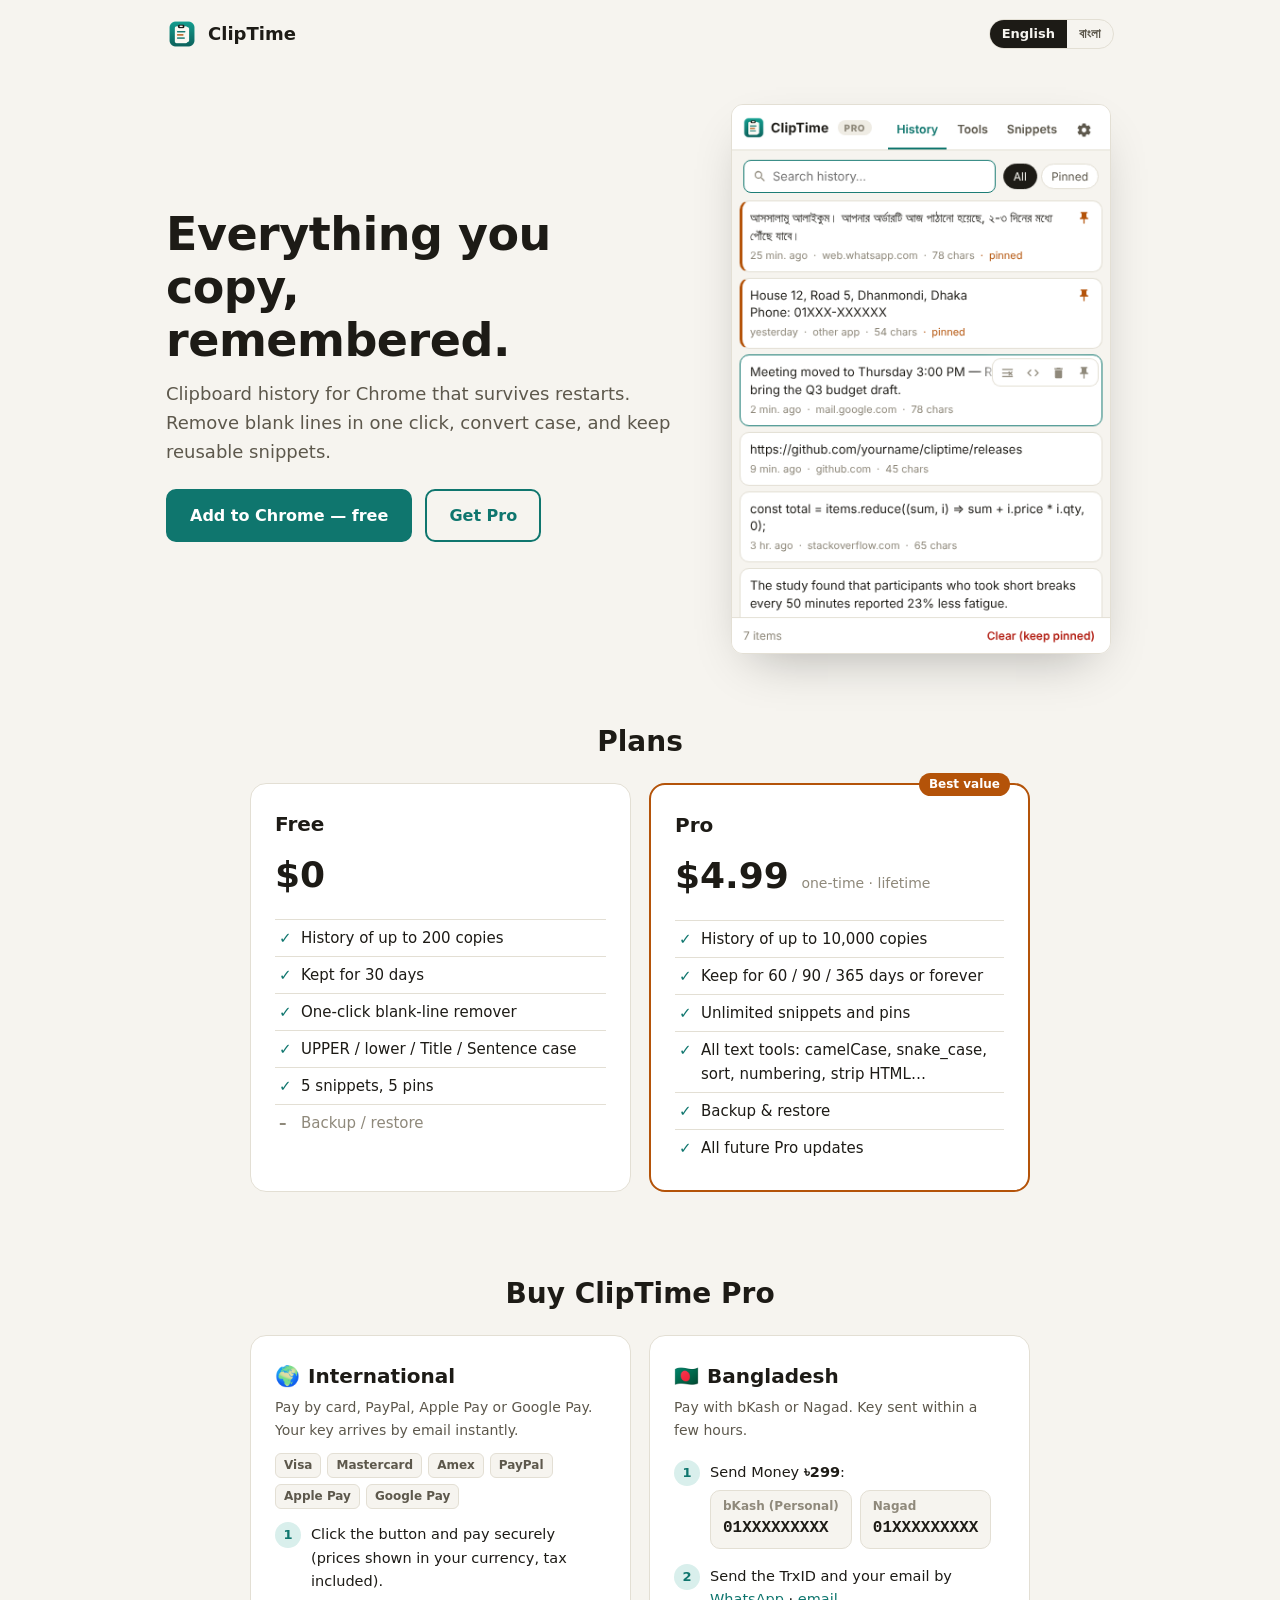
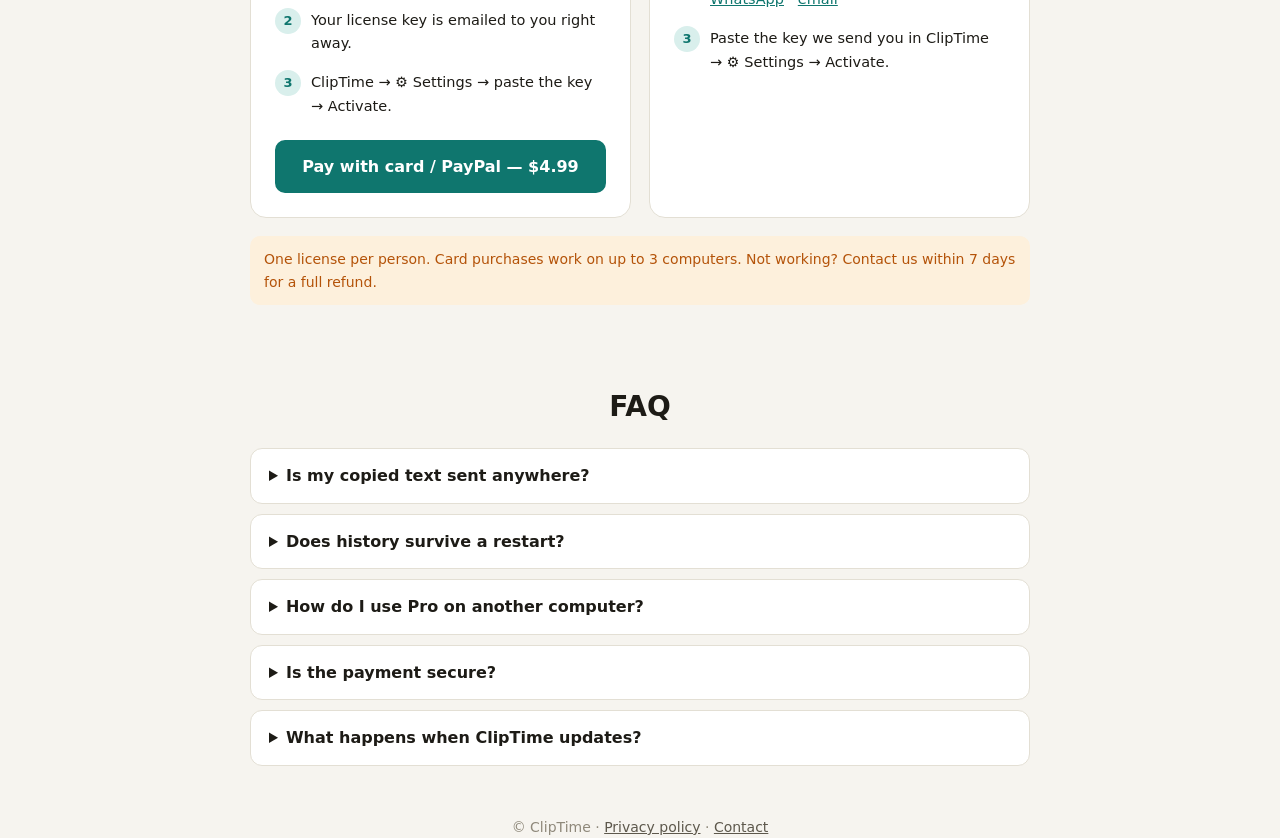
==== docs/index.html @ b54d1af6 "ClipTime v1.2.0 — clipboard history, text tools, snippets, Pro licensing Co-Authored-By: Claude Opus" ====
<!doctype html>
<html lang="en">
<head>
<meta charset="utf-8">
<meta name="viewport" content="width=device-width, initial-scale=1">
<title>ClipTime – Clipboard History & Text Tools for Chrome</title>
<meta name="description" content="Clipboard history saved for 30 days, one-click blank-line remover, case converter and reusable text snippets for Chrome.">
<link rel="icon" href="icon128.png">
<style>
  :root { --bg:#f6f4ef; --card:#fff; --ink:#1d1b16; --ink2:#5d584c; --ink3:#8f897b; --line:#e3dfd4; --accent:#0f766e; --accent2:#d9efec; --pin:#b45309; --pinbg:#fdf0dc; }
  @media (prefers-color-scheme: dark) { :root { --bg:#161512; --card:#201f1b; --ink:#eeebe3; --ink2:#b4ae9f; --ink3:#7e786b; --line:#34322c; --accent:#2dd4bf; --accent2:#123b37; --pin:#f59e0b; --pinbg:#3a2a10; } }
  * { box-sizing:border-box; }
  body { margin:0; background:var(--bg); color:var(--ink); font:16px/1.6 "Segoe UI",system-ui,-apple-system,"Noto Sans Bengali","Nirmala UI","Hind Siliguri",sans-serif; }
  a { color:var(--accent); }
  .wrap { max-width:980px; margin:0 auto; padding:0 16px; }
  header { padding:18px 0; display:flex; align-items:center; gap:10px; font-weight:800; font-size:18px; }
  header img { width:32px; height:32px; }
  .lang { margin-left:auto; display:flex; border:1px solid var(--line); border-radius:999px; overflow:hidden; }
  .lang button { border:0; background:none; padding:4px 12px; font:inherit; font-size:13px; font-weight:600; color:var(--ink2); cursor:pointer; }
  .lang button.on { background:var(--ink); color:var(--bg); }
  .hero { padding:36px 0 26px; display:grid; grid-template-columns:1.15fr .85fr; gap:40px; align-items:center; }
  .hero h1 { font-size:clamp(30px,5vw,46px); line-height:1.15; margin:0 0 14px; letter-spacing:-.5px; }
  .hero p { color:var(--ink2); font-size:18px; margin:0 0 22px; }
  .hero img { width:100%; max-width:380px; justify-self:center; border-radius:12px; border:1px solid var(--line); box-shadow:0 20px 50px -20px rgba(0,0,0,.3); }
  .btn { display:inline-block; text-decoration:none; font-weight:700; border-radius:10px; padding:12px 22px; border:2px solid var(--accent); color:var(--accent); margin:0 8px 8px 0; text-align:center; cursor:pointer; background:none; font-size:16px; font-family:inherit; }
  .btn.solid { background:var(--accent); color:#fff; }
  .btn.wide { display:block; width:100%; margin:14px 0 0; }
  h2 { font-size:28px; margin:0 0 18px; text-align:center; }
  section { padding:40px 0; }
  .plans, .pays { display:grid; grid-template-columns:1fr 1fr; gap:18px; max-width:780px; margin:0 auto; }
  .card { background:var(--card); border:1px solid var(--line); border-radius:16px; padding:24px; }
  .plan.pro { border:2px solid var(--pin); position:relative; }
  .tag { position:absolute; top:-12px; right:18px; background:var(--pin); color:#fff; font-size:12px; font-weight:700; padding:2px 10px; border-radius:999px; }
  .card h3 { margin:0; font-size:20px; }
  .price { font-size:36px; font-weight:800; margin:6px 0 2px; }
  .price small { font-size:14px; color:var(--ink3); font-weight:500; }
  .plan ul { list-style:none; padding:0; margin:16px 0 0; }
  .plan li { padding:6px 0 6px 26px; position:relative; border-top:1px solid var(--line); font-size:15px; }
  .plan li::before { content:"✓"; position:absolute; left:4px; color:var(--accent); font-weight:800; }
  .plan li.no { color:var(--ink3); } .plan li.no::before { content:"–"; color:var(--ink3); }
  .pay h3 { display:flex; align-items:center; gap:8px; }
  .pay .sub { color:var(--ink2); font-size:14px; margin:4px 0 12px; }
  .logos { display:flex; gap:6px; flex-wrap:wrap; margin-bottom:6px; }
  .logos span { font-size:12px; font-weight:700; border:1px solid var(--line); border-radius:6px; padding:2px 8px; color:var(--ink2); background:var(--bg); }
  .steps { counter-reset:s; list-style:none; padding:0; margin:0; font-size:14.5px; }
  .steps li { counter-increment:s; padding:8px 0 8px 36px; position:relative; }
  .steps li::before { content:counter(s); position:absolute; left:0; top:7px; width:26px; height:26px; border-radius:50%; background:var(--accent2); color:var(--accent); display:grid; place-items:center; font-weight:800; font-size:13px; }
  .methods { display:flex; gap:8px; flex-wrap:wrap; margin-top:6px; }
  .method { border:1px solid var(--line); border-radius:10px; padding:6px 12px; background:var(--bg); }
  .method b { display:block; font-size:12px; color:var(--ink3); font-weight:600; }
  .method span { font-family:ui-monospace,Consolas,monospace; font-size:16px; font-weight:700; }
  .note { background:var(--pinbg); color:var(--pin); border-radius:10px; padding:12px 14px; font-size:14px; max-width:780px; margin:18px auto 0; }
  .faq details { background:var(--card); border:1px solid var(--line); border-radius:12px; padding:14px 18px; margin:0 auto 10px; max-width:780px; }
  .faq summary { font-weight:700; cursor:pointer; }
  footer { padding:30px 0 50px; text-align:center; color:var(--ink3); font-size:14px; }
  footer a { color:var(--ink2); }
  @media (max-width:760px) { .hero, .plans, .pays { grid-template-columns:1fr; } }
</style>
</head>
<body>
<div class="wrap">
  <header>
    <img src="icon128.png" alt=""> ClipTime
    <div class="lang"><button data-l="en">English</button><button data-l="bn">বাংলা</button></div>
  </header>

  <div class="hero">
    <div>
      <h1 data-t="h1"></h1>
      <p data-t="lead"></p>
      <a class="btn solid" id="install" href="#" data-t="install"></a>
      <a class="btn" href="#buy" data-t="getPro"></a>
    </div>
    <img src="popup.png" alt="ClipTime">
  </div>
</div>

<section id="pricing">
  <div class="wrap">
    <h2 data-t="plans"></h2>
    <div class="plans">
      <div class="card plan">
        <h3>Free</h3>
        <div class="price" data-t="free0"></div>
        <ul>
          <li data-t="f1"></li><li data-t="f2"></li><li data-t="f3"></li><li data-t="f4"></li><li data-t="f5"></li><li class="no" data-t="f6"></li>
        </ul>
      </div>
      <div class="card plan pro">
        <span class="tag" data-t="best"></span>
        <h3>Pro</h3>
        <div class="price"><span class="js-price"></span> <small data-t="once"></small></div>
        <ul>
          <li data-t="p1"></li><li data-t="p2"></li><li data-t="p3"></li><li data-t="p4"></li><li data-t="p5"></li><li data-t="p6"></li>
        </ul>
      </div>
    </div>
  </div>
</section>

<section id="buy">
  <div class="wrap">
    <h2 data-t="howBuy"></h2>
    <div class="pays" id="pays">
      <div class="card pay" id="pay-intl">
        <h3>🌍 <span data-t="intlTitle"></span></h3>
        <p class="sub" data-t="intlSub"></p>
        <div class="logos"><span>Visa</span><span>Mastercard</span><span>Amex</span><span>PayPal</span><span>Apple Pay</span><span>Google Pay</span></div>
        <ol class="steps"><li data-t="i1"></li><li data-t="i2"></li><li data-t="i3"></li></ol>
        <a class="btn solid wide" id="checkout" href="#"><span data-t="payCard"></span> — <span class="js-usd"></span></a>
      </div>
      <div class="card pay" id="pay-bd">
        <h3>🇧🇩 <span data-t="bdTitle"></span></h3>
        <p class="sub" data-t="bdSub"></p>
        <ol class="steps">
          <li><span data-t="b1"></span> <b class="js-bdt"></b>:
            <div class="methods" id="methods"></div></li>
          <li><span data-t="b2"></span> <a id="wa" href="#" target="_blank" rel="noopener">WhatsApp</a> · <a id="mail" href="#" data-t="email"></a></li>
          <li data-t="b3"></li>
        </ol>
      </div>
    </div>
    <p class="note" data-t="refund"></p>
  </div>
</section>

<section class="faq">
  <div class="wrap">
    <h2 data-t="faq"></h2>
    <details><summary data-t="q1"></summary><p data-t="a1"></p></details>
    <details><summary data-t="q2"></summary><p data-t="a2"></p></details>
    <details><summary data-t="q3"></summary><p data-t="a3"></p></details>
    <details><summary data-t="q4"></summary><p data-t="a4"></p></details>
    <details><summary data-t="q5"></summary><p data-t="a5"></p></details>
  </div>
</section>

<footer class="wrap">© ClipTime · <a id="privacy" href="#" data-t="privacy"></a> · <a id="support" href="#" data-t="contact"></a></footer>

<script>
  // ===================== EDIT THIS / এখানে নিজের তথ্য বসান =====================
  const SHOP = {
    priceUSD: '$4.99',
    priceBDT: '৳299',
    chromeStoreUrl: 'https://chromewebstore.google.com/',     // your extension's Web Store link
    lemonCheckoutUrl: '',  // Lemon Squeezy → Products → ClipTime Pro → Share → checkout link
    methods: [ { name: 'bKash (Personal)', number: '01XXXXXXXXX' }, { name: 'Nagad', number: '01XXXXXXXXX' } ],
    whatsapp: '8801XXXXXXXXX',   // country code, no +
    email: 'you@example.com',
    privacyUrl: 'https://github.com/niruvai/cliptime/blob/main/PRIVACY.md',
    devices: 3,                  // same as the activation limit you set in Lemon Squeezy
  };
  // ==============================================================================

  const T = {
    en: {
      h1: 'Everything you copy,<br>remembered.', lead: 'Clipboard history for Chrome that survives restarts. Remove blank lines in one click, convert case, and keep reusable snippets.',
      install: 'Add to Chrome — free', getPro: 'Get Pro', plans: 'Plans', free0: '$0', best: 'Best value', once: 'one-time · lifetime',
      f1: 'History of up to 200 copies', f2: 'Kept for 30 days', f3: 'One-click blank-line remover', f4: 'UPPER / lower / Title / Sentence case', f5: '5 snippets, 5 pins', f6: 'Backup / restore',
      p1: 'History of up to 10,000 copies', p2: 'Keep for 60 / 90 / 365 days or forever', p3: 'Unlimited snippets and pins', p4: 'All text tools: camelCase, snake_case, sort, numbering, strip HTML…', p5: 'Backup & restore', p6: 'All future Pro updates',
      howBuy: 'Buy ClipTime Pro', intlTitle: 'International', intlSub: 'Pay by card, PayPal, Apple Pay or Google Pay. Your key arrives by email instantly.',
      i1: 'Click the button and pay securely (prices shown in your currency, tax included).', i2: 'Your license key is emailed to you right away.', i3: 'ClipTime → ⚙ Settings → paste the key → Activate.',
      payCard: 'Pay with card / PayPal', bdTitle: 'Bangladesh', bdSub: 'Pay with bKash or Nagad. Key sent within a few hours.',
      b1: 'Send Money', b2: 'Send the TrxID and your email by', b3: 'Paste the key we send you in ClipTime → ⚙ Settings → Activate.', email: 'email',
      refund: 'One license per person. Card purchases work on up to {n} computers. Not working? Contact us within 7 days for a full refund.',
      faq: 'FAQ',
      q1: 'Is my copied text sent anywhere?', a1: 'No. Everything stays in Chrome on your computer. ClipTime never uploads your history.',
      q2: 'Does history survive a restart?', a2: 'Yes — it stays after you shut down Windows or Mac, and is cleaned up automatically after 30 days (or as long as you choose with Pro).',
      q3: 'How do I use Pro on another computer?', a3: 'Paste the same key there. To move a key from an old computer, remove it in ⚙ Settings first. Move your history with Export / Import.',
      q4: 'Is the payment secure?', a4: 'Card payments are processed by Lemon Squeezy, our reseller and merchant of record. We never see your card details.',
      q5: 'What happens when ClipTime updates?', a5: 'Chrome installs updates automatically. Your history, snippets and license are kept.',
      privacy: 'Privacy policy', contact: 'Contact',
    },
    bn: {
      h1: 'যা কপি করেন,<br>সব মনে রাখে।', lead: 'Chrome-এর জন্য ক্লিপবোর্ড হিস্ট্রি — কম্পিউটার বন্ধ করলেও থাকে। এক ক্লিকে ফাঁকা লাইন সরান, কেস বদলান, আর বারবার লেখা জিনিস স্নিপেটে রাখুন।',
      install: 'Chrome-এ ফ্রি যোগ করুন', getPro: 'Pro কিনুন', plans: 'প্ল্যান', free0: '৳০', best: 'সেরা', once: 'একবারই · আজীবন',
      f1: '২০০টি কপি পর্যন্ত হিস্ট্রি', f2: '৩০ দিন সংরক্ষণ', f3: 'এক ক্লিকে ফাঁকা লাইন সরানো', f4: 'UPPER / lower / Title / Sentence case', f5: '৫টি স্নিপেট, ৫টি পিন', f6: 'ব্যাকআপ / রিস্টোর',
      p1: '১০,০০০ কপি পর্যন্ত হিস্ট্রি', p2: '৬০ / ৯০ / ৩৬৫ দিন বা সবসময় সংরক্ষণ', p3: 'আনলিমিটেড স্নিপেট ও পিন', p4: 'সব টেক্সট টুল: camelCase, snake_case, সাজানো, নম্বর, বাংলা সংখ্যা…', p5: 'ব্যাকআপ ও রিস্টোর', p6: 'ভবিষ্যতের সব Pro আপডেট',
      howBuy: 'ClipTime Pro কিনুন', intlTitle: 'বিদেশ থেকে', intlSub: 'কার্ড, PayPal, Apple Pay বা Google Pay দিয়ে। কী সাথে সাথে ইমেইলে চলে যায়।',
      i1: 'বাটনে চাপ দিয়ে নিরাপদে পেমেন্ট করুন।', i2: 'লাইসেন্স কী সাথে সাথে ইমেইলে আসবে।', i3: 'ClipTime → ⚙ সেটিংস → কী পেস্ট → চালু করুন।',
      payCard: 'কার্ড / PayPal দিয়ে কিনুন', bdTitle: 'বাংলাদেশ থেকে', bdSub: 'bKash বা Nagad দিয়ে। কয়েক ঘণ্টার মধ্যে কী পাঠানো হয়।',
      b1: 'Send Money করুন', b2: 'TrxID আর আপনার ইমেইল পাঠান —', b3: 'আমাদের পাঠানো কী ClipTime → ⚙ সেটিংস-এ পেস্ট করে চালু করুন।', email: 'ইমেইল',
      refund: 'একটি লাইসেন্স একজনের জন্য। কার্ডে কেনা লাইসেন্স {n}টি কম্পিউটারে চলে। কাজ না করলে ৭ দিনের মধ্যে জানালে পুরো টাকা ফেরত।',
      faq: 'প্রশ্ন ও উত্তর',
      q1: 'আমার কপি করা লেখা কি কোথাও যায়?', a1: 'না। সব ডেটা আপনার কম্পিউটারের Chrome-এই থাকে।',
      q2: 'কম্পিউটার বন্ধ করলে হিস্ট্রি থাকবে?', a2: 'হ্যাঁ। Windows বা Mac বন্ধ করে চালু করলেও থাকে; ৩০ দিন পর নিজে থেকে মুছে যায় (Pro-তে যতদিন চান)।',
      q3: 'অন্য কম্পিউটারে Pro কীভাবে চালাব?', a3: 'একই কী সেখানে পেস্ট করুন। পুরনো কম্পিউটার থেকে সরাতে চাইলে আগে সেখানে ⚙ সেটিংস থেকে কী সরান। হিস্ট্রি নিতে Export / Import করুন।',
      q4: 'পেমেন্ট কি নিরাপদ?', a4: 'কার্ড পেমেন্ট Lemon Squeezy প্রসেস করে। আপনার কার্ডের তথ্য আমরা কখনো দেখি না।',
      q5: 'আপডেট হলে কী হবে?', a5: 'Chrome নিজে থেকেই আপডেট নেয়। হিস্ট্রি, স্নিপেট ও লাইসেন্স থেকে যায়।',
      privacy: 'প্রাইভেসি পলিসি', contact: 'যোগাযোগ',
    },
  };

  const $ = (s) => document.querySelector(s);
  function setLang(l) {
    const d = T[l];
    document.documentElement.lang = l;
    document.querySelectorAll('[data-t]').forEach((el) => { el.innerHTML = (d[el.dataset.t] || '').replace('{n}', SHOP.devices); });
    document.querySelectorAll('.lang button').forEach((b) => b.classList.toggle('on', b.dataset.l === l));
    document.querySelectorAll('.js-price').forEach((e) => (e.textContent = l === 'bn' ? SHOP.priceBDT + ' / ' + SHOP.priceUSD : SHOP.priceUSD));
    // Show the most relevant way to pay first
    const pays = $('#pays');
    if (l === 'bn') pays.prepend($('#pay-bd')); else pays.prepend($('#pay-intl'));
    try { localStorage.setItem('lang', l); } catch {}
  }
  document.querySelectorAll('.lang button').forEach((b) => (b.onclick = () => setLang(b.dataset.l)));

  document.querySelectorAll('.js-usd').forEach((e) => (e.textContent = SHOP.priceUSD));
  document.querySelectorAll('.js-bdt').forEach((e) => (e.textContent = SHOP.priceBDT));
  $('#install').href = SHOP.chromeStoreUrl;
  $('#privacy').href = SHOP.privacyUrl;
  $('#support').href = 'mailto:' + SHOP.email;
  if (SHOP.lemonCheckoutUrl) $('#checkout').href = SHOP.lemonCheckoutUrl;
  else $('#checkout').onclick = (e) => { e.preventDefault(); alert('Checkout link not set yet (SHOP.lemonCheckoutUrl).'); };
  for (const x of SHOP.methods) {
    const d = document.createElement('div'); d.className = 'method';
    d.innerHTML = '<b></b><span></span>';
    d.querySelector('b').textContent = x.name; d.querySelector('span').textContent = x.number;
    $('#methods').appendChild(d);
  }
  const msg = 'ClipTime Pro\nTrxID: \nEmail: ';
  $('#wa').href = 'https://wa.me/' + SHOP.whatsapp + '?text=' + encodeURIComponent(msg);
  $('#mail').href = 'mailto:' + SHOP.email + '?subject=' + encodeURIComponent('ClipTime Pro') + '&body=' + encodeURIComponent(msg);

  const q = new URLSearchParams(location.search).get('lang');
  let saved = null; try { saved = localStorage.getItem('lang'); } catch {}
  const auto = (navigator.language || '').startsWith('bn') || Intl.DateTimeFormat().resolvedOptions().timeZone === 'Asia/Dhaka' ? 'bn' : 'en';
  setLang(T[q] ? q : saved || auto);
</script>
</body>
</html>
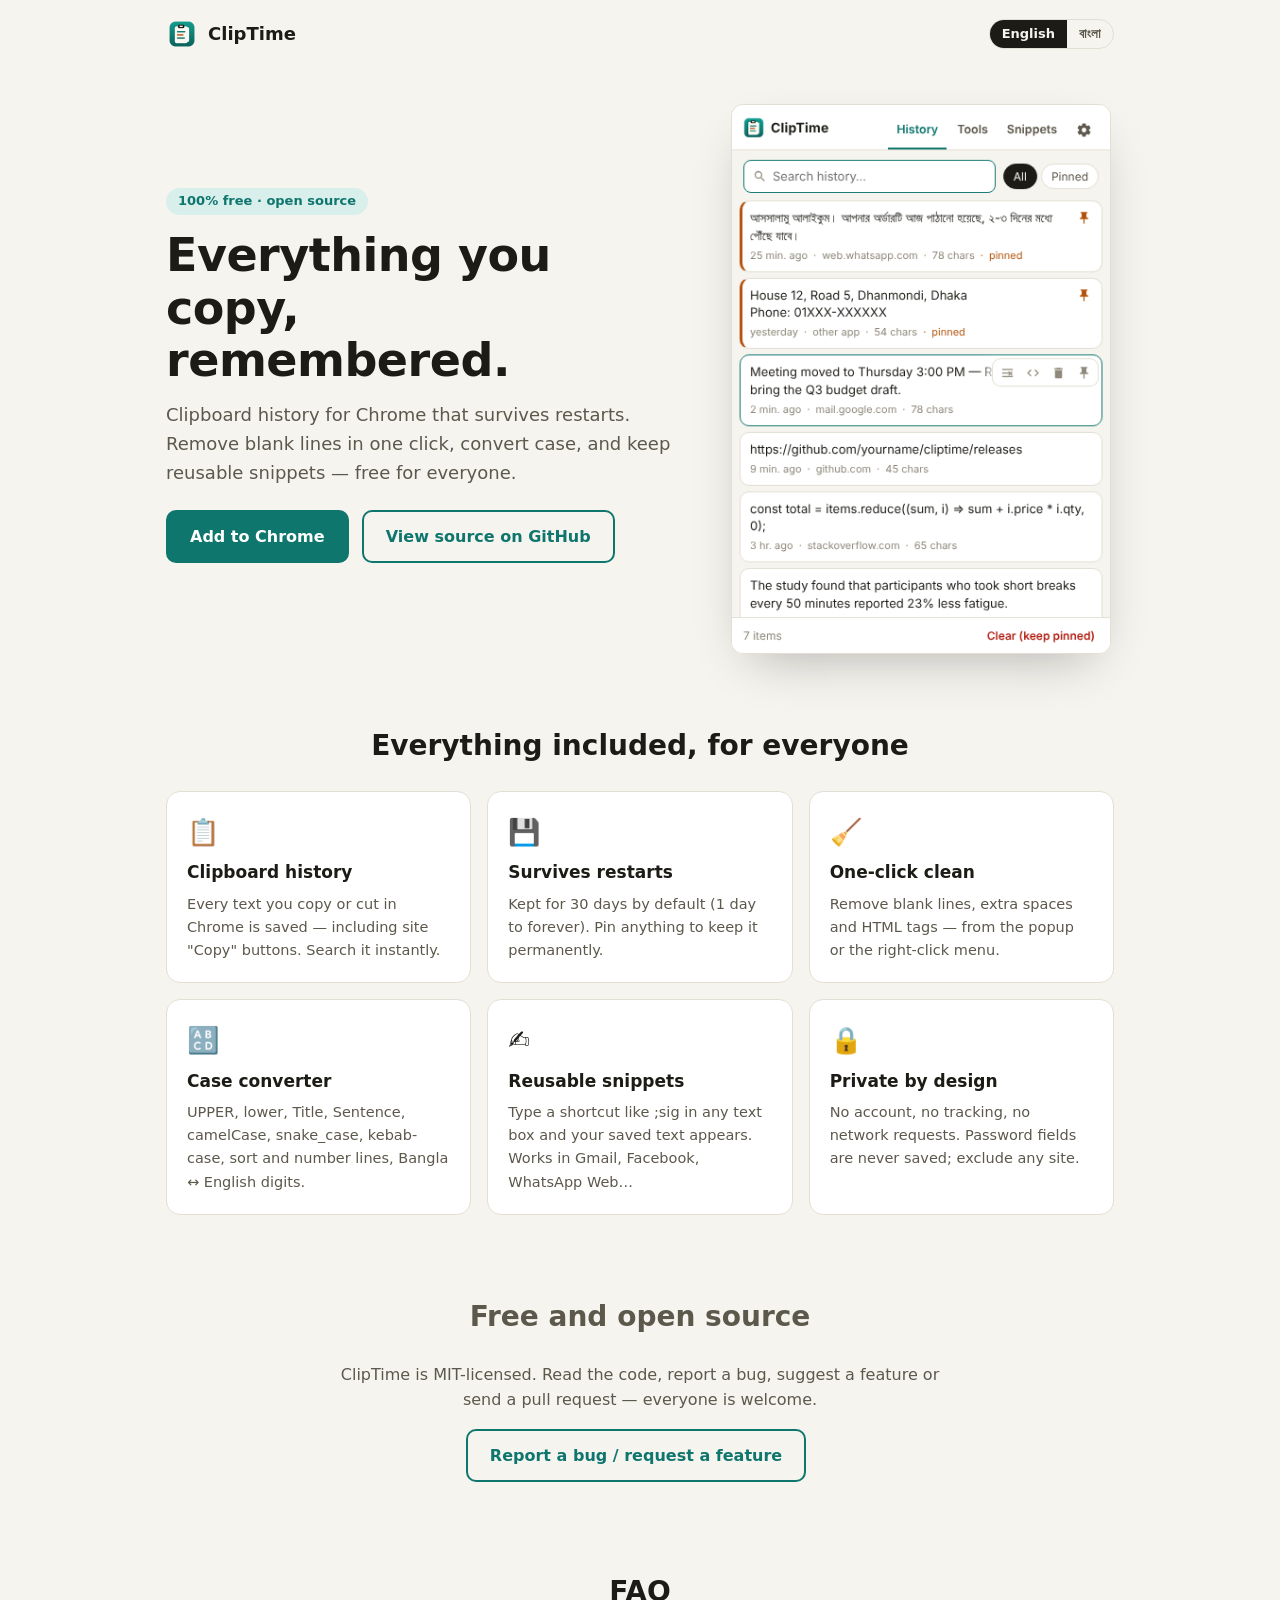
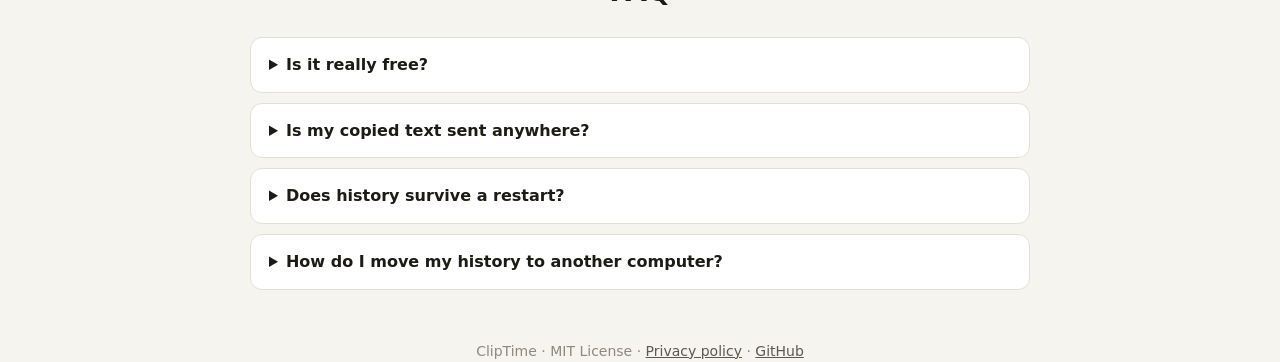
==== commit 98dc94ef: "v1.3.0: make ClipTime completely free and open source - Remove Pro plan, license keys, Lemon Squeezy" ====
--- a/docs/index.html
+++ b/docs/index.html
@@ -3,12 +3,12 @@
 <head>
 <meta charset="utf-8">
 <meta name="viewport" content="width=device-width, initial-scale=1">
-<title>ClipTime – Clipboard History & Text Tools for Chrome</title>
-<meta name="description" content="Clipboard history saved for 30 days, one-click blank-line remover, case converter and reusable text snippets for Chrome.">
+<title>ClipTime – Free Clipboard History & Text Tools for Chrome</title>
+<meta name="description" content="Free and open-source Chrome extension: clipboard history saved for 30 days, one-click blank-line remover, case converter and reusable text snippets.">
 <link rel="icon" href="icon128.png">
 <style>
-  :root { --bg:#f6f4ef; --card:#fff; --ink:#1d1b16; --ink2:#5d584c; --ink3:#8f897b; --line:#e3dfd4; --accent:#0f766e; --accent2:#d9efec; --pin:#b45309; --pinbg:#fdf0dc; }
-  @media (prefers-color-scheme: dark) { :root { --bg:#161512; --card:#201f1b; --ink:#eeebe3; --ink2:#b4ae9f; --ink3:#7e786b; --line:#34322c; --accent:#2dd4bf; --accent2:#123b37; --pin:#f59e0b; --pinbg:#3a2a10; } }
+  :root { --bg:#f6f4ef; --card:#fff; --ink:#1d1b16; --ink2:#5d584c; --ink3:#8f897b; --line:#e3dfd4; --accent:#0f766e; --accent2:#d9efec; }
+  @media (prefers-color-scheme: dark) { :root { --bg:#161512; --card:#201f1b; --ink:#eeebe3; --ink2:#b4ae9f; --ink3:#7e786b; --line:#34322c; --accent:#2dd4bf; --accent2:#123b37; } }
   * { box-sizing:border-box; }
   body { margin:0; background:var(--bg); color:var(--ink); font:16px/1.6 "Segoe UI",system-ui,-apple-system,"Noto Sans Bengali","Nirmala UI","Hind Siliguri",sans-serif; }
   a { color:var(--accent); }
@@ -18,43 +18,26 @@
   .lang { margin-left:auto; display:flex; border:1px solid var(--line); border-radius:999px; overflow:hidden; }
   .lang button { border:0; background:none; padding:4px 12px; font:inherit; font-size:13px; font-weight:600; color:var(--ink2); cursor:pointer; }
   .lang button.on { background:var(--ink); color:var(--bg); }
-  .hero { padding:36px 0 26px; display:grid; grid-template-columns:1.15fr .85fr; gap:40px; align-items:center; }
+  .hero { padding:36px 0 30px; display:grid; grid-template-columns:1.15fr .85fr; gap:40px; align-items:center; }
+  .badge { display:inline-block; background:var(--accent2); color:var(--accent); font-weight:700; font-size:13px; padding:3px 12px; border-radius:999px; margin-bottom:14px; }
   .hero h1 { font-size:clamp(30px,5vw,46px); line-height:1.15; margin:0 0 14px; letter-spacing:-.5px; }
   .hero p { color:var(--ink2); font-size:18px; margin:0 0 22px; }
   .hero img { width:100%; max-width:380px; justify-self:center; border-radius:12px; border:1px solid var(--line); box-shadow:0 20px 50px -20px rgba(0,0,0,.3); }
-  .btn { display:inline-block; text-decoration:none; font-weight:700; border-radius:10px; padding:12px 22px; border:2px solid var(--accent); color:var(--accent); margin:0 8px 8px 0; text-align:center; cursor:pointer; background:none; font-size:16px; font-family:inherit; }
+  .btn { display:inline-block; text-decoration:none; font-weight:700; border-radius:10px; padding:12px 22px; border:2px solid var(--accent); color:var(--accent); margin:0 8px 8px 0; }
   .btn.solid { background:var(--accent); color:#fff; }
-  .btn.wide { display:block; width:100%; margin:14px 0 0; }
-  h2 { font-size:28px; margin:0 0 18px; text-align:center; }
+  h2 { font-size:28px; margin:0 0 22px; text-align:center; }
   section { padding:40px 0; }
-  .plans, .pays { display:grid; grid-template-columns:1fr 1fr; gap:18px; max-width:780px; margin:0 auto; }
-  .card { background:var(--card); border:1px solid var(--line); border-radius:16px; padding:24px; }
-  .plan.pro { border:2px solid var(--pin); position:relative; }
-  .tag { position:absolute; top:-12px; right:18px; background:var(--pin); color:#fff; font-size:12px; font-weight:700; padding:2px 10px; border-radius:999px; }
-  .card h3 { margin:0; font-size:20px; }
-  .price { font-size:36px; font-weight:800; margin:6px 0 2px; }
-  .price small { font-size:14px; color:var(--ink3); font-weight:500; }
-  .plan ul { list-style:none; padding:0; margin:16px 0 0; }
-  .plan li { padding:6px 0 6px 26px; position:relative; border-top:1px solid var(--line); font-size:15px; }
-  .plan li::before { content:"✓"; position:absolute; left:4px; color:var(--accent); font-weight:800; }
-  .plan li.no { color:var(--ink3); } .plan li.no::before { content:"–"; color:var(--ink3); }
-  .pay h3 { display:flex; align-items:center; gap:8px; }
-  .pay .sub { color:var(--ink2); font-size:14px; margin:4px 0 12px; }
-  .logos { display:flex; gap:6px; flex-wrap:wrap; margin-bottom:6px; }
-  .logos span { font-size:12px; font-weight:700; border:1px solid var(--line); border-radius:6px; padding:2px 8px; color:var(--ink2); background:var(--bg); }
-  .steps { counter-reset:s; list-style:none; padding:0; margin:0; font-size:14.5px; }
-  .steps li { counter-increment:s; padding:8px 0 8px 36px; position:relative; }
-  .steps li::before { content:counter(s); position:absolute; left:0; top:7px; width:26px; height:26px; border-radius:50%; background:var(--accent2); color:var(--accent); display:grid; place-items:center; font-weight:800; font-size:13px; }
-  .methods { display:flex; gap:8px; flex-wrap:wrap; margin-top:6px; }
-  .method { border:1px solid var(--line); border-radius:10px; padding:6px 12px; background:var(--bg); }
-  .method b { display:block; font-size:12px; color:var(--ink3); font-weight:600; }
-  .method span { font-family:ui-monospace,Consolas,monospace; font-size:16px; font-weight:700; }
-  .note { background:var(--pinbg); color:var(--pin); border-radius:10px; padding:12px 14px; font-size:14px; max-width:780px; margin:18px auto 0; }
+  .grid { display:grid; grid-template-columns:repeat(3,1fr); gap:16px; }
+  .card { background:var(--card); border:1px solid var(--line); border-radius:14px; padding:20px; }
+  .card .ic { font-size:26px; }
+  .card h3 { margin:6px 0 6px; font-size:17px; }
+  .card p { margin:0; color:var(--ink2); font-size:14.5px; }
   .faq details { background:var(--card); border:1px solid var(--line); border-radius:12px; padding:14px 18px; margin:0 auto 10px; max-width:780px; }
   .faq summary { font-weight:700; cursor:pointer; }
+  .oss { text-align:center; max-width:640px; margin:0 auto; color:var(--ink2); }
   footer { padding:30px 0 50px; text-align:center; color:var(--ink3); font-size:14px; }
   footer a { color:var(--ink2); }
-  @media (max-width:760px) { .hero, .plans, .pays { grid-template-columns:1fr; } }
+  @media (max-width:760px) { .hero, .grid { grid-template-columns:1fr; } }
 </style>
 </head>
 <body>
@@ -66,61 +49,35 @@
 
   <div class="hero">
     <div>
+      <span class="badge" data-t="badge"></span>
       <h1 data-t="h1"></h1>
       <p data-t="lead"></p>
       <a class="btn solid" id="install" href="#" data-t="install"></a>
-      <a class="btn" href="#buy" data-t="getPro"></a>
+      <a class="btn" href="https://github.com/niruvai/cliptime" data-t="source"></a>
     </div>
     <img src="popup.png" alt="ClipTime">
   </div>
 </div>
 
-<section id="pricing">
+<section>
   <div class="wrap">
-    <h2 data-t="plans"></h2>
-    <div class="plans">
-      <div class="card plan">
-        <h3>Free</h3>
-        <div class="price" data-t="free0"></div>
-        <ul>
-          <li data-t="f1"></li><li data-t="f2"></li><li data-t="f3"></li><li data-t="f4"></li><li data-t="f5"></li><li class="no" data-t="f6"></li>
-        </ul>
-      </div>
-      <div class="card plan pro">
-        <span class="tag" data-t="best"></span>
-        <h3>Pro</h3>
-        <div class="price"><span class="js-price"></span> <small data-t="once"></small></div>
-        <ul>
-          <li data-t="p1"></li><li data-t="p2"></li><li data-t="p3"></li><li data-t="p4"></li><li data-t="p5"></li><li data-t="p6"></li>
-        </ul>
-      </div>
+    <h2 data-t="featTitle"></h2>
+    <div class="grid">
+      <div class="card"><div class="ic">📋</div><h3 data-t="f1h"></h3><p data-t="f1"></p></div>
+      <div class="card"><div class="ic">💾</div><h3 data-t="f2h"></h3><p data-t="f2"></p></div>
+      <div class="card"><div class="ic">🧹</div><h3 data-t="f3h"></h3><p data-t="f3"></p></div>
+      <div class="card"><div class="ic">🔠</div><h3 data-t="f4h"></h3><p data-t="f4"></p></div>
+      <div class="card"><div class="ic">✍️</div><h3 data-t="f5h"></h3><p data-t="f5"></p></div>
+      <div class="card"><div class="ic">🔒</div><h3 data-t="f6h"></h3><p data-t="f6"></p></div>
     </div>
   </div>
 </section>
 
-<section id="buy">
-  <div class="wrap">
-    <h2 data-t="howBuy"></h2>
-    <div class="pays" id="pays">
-      <div class="card pay" id="pay-intl">
-        <h3>🌍 <span data-t="intlTitle"></span></h3>
-        <p class="sub" data-t="intlSub"></p>
-        <div class="logos"><span>Visa</span><span>Mastercard</span><span>Amex</span><span>PayPal</span><span>Apple Pay</span><span>Google Pay</span></div>
-        <ol class="steps"><li data-t="i1"></li><li data-t="i2"></li><li data-t="i3"></li></ol>
-        <a class="btn solid wide" id="checkout" href="#"><span data-t="payCard"></span> — <span class="js-usd"></span></a>
-      </div>
-      <div class="card pay" id="pay-bd">
-        <h3>🇧🇩 <span data-t="bdTitle"></span></h3>
-        <p class="sub" data-t="bdSub"></p>
-        <ol class="steps">
-          <li><span data-t="b1"></span> <b class="js-bdt"></b>:
-            <div class="methods" id="methods"></div></li>
-          <li><span data-t="b2"></span> <a id="wa" href="#" target="_blank" rel="noopener">WhatsApp</a> · <a id="mail" href="#" data-t="email"></a></li>
-          <li data-t="b3"></li>
-        </ol>
-      </div>
-    </div>
-    <p class="note" data-t="refund"></p>
+<section>
+  <div class="wrap oss">
+    <h2 data-t="ossTitle"></h2>
+    <p data-t="oss"></p>
+    <a class="btn" href="https://github.com/niruvai/cliptime/issues" data-t="issue"></a>
   </div>
 </section>
 
@@ -131,97 +88,61 @@
     <details><summary data-t="q2"></summary><p data-t="a2"></p></details>
     <details><summary data-t="q3"></summary><p data-t="a3"></p></details>
     <details><summary data-t="q4"></summary><p data-t="a4"></p></details>
-    <details><summary data-t="q5"></summary><p data-t="a5"></p></details>
   </div>
 </section>
 
-<footer class="wrap">© ClipTime · <a id="privacy" href="#" data-t="privacy"></a> · <a id="support" href="#" data-t="contact"></a></footer>
+<footer class="wrap">ClipTime · MIT License · <a href="https://github.com/niruvai/cliptime/blob/main/PRIVACY.md" data-t="privacy"></a> · <a href="https://github.com/niruvai/cliptime">GitHub</a></footer>
 
 <script>
-  // ===================== EDIT THIS / এখানে নিজের তথ্য বসান =====================
-  const SHOP = {
-    priceUSD: '$4.99',
-    priceBDT: '৳299',
-    chromeStoreUrl: 'https://chromewebstore.google.com/',     // your extension's Web Store link
-    lemonCheckoutUrl: '',  // Lemon Squeezy → Products → ClipTime Pro → Share → checkout link
-    methods: [ { name: 'bKash (Personal)', number: '01XXXXXXXXX' }, { name: 'Nagad', number: '01XXXXXXXXX' } ],
-    whatsapp: '8801XXXXXXXXX',   // country code, no +
-    email: 'you@example.com',
-    privacyUrl: 'https://github.com/niruvai/cliptime/blob/main/PRIVACY.md',
-    devices: 3,                  // same as the activation limit you set in Lemon Squeezy
-  };
-  // ==============================================================================
+  // Put your Chrome Web Store link here once the extension is published
+  const CHROME_STORE_URL = 'https://github.com/niruvai/cliptime/releases/latest';
 
   const T = {
     en: {
-      h1: 'Everything you copy,<br>remembered.', lead: 'Clipboard history for Chrome that survives restarts. Remove blank lines in one click, convert case, and keep reusable snippets.',
-      install: 'Add to Chrome — free', getPro: 'Get Pro', plans: 'Plans', free0: '$0', best: 'Best value', once: 'one-time · lifetime',
-      f1: 'History of up to 200 copies', f2: 'Kept for 30 days', f3: 'One-click blank-line remover', f4: 'UPPER / lower / Title / Sentence case', f5: '5 snippets, 5 pins', f6: 'Backup / restore',
-      p1: 'History of up to 10,000 copies', p2: 'Keep for 60 / 90 / 365 days or forever', p3: 'Unlimited snippets and pins', p4: 'All text tools: camelCase, snake_case, sort, numbering, strip HTML…', p5: 'Backup & restore', p6: 'All future Pro updates',
-      howBuy: 'Buy ClipTime Pro', intlTitle: 'International', intlSub: 'Pay by card, PayPal, Apple Pay or Google Pay. Your key arrives by email instantly.',
-      i1: 'Click the button and pay securely (prices shown in your currency, tax included).', i2: 'Your license key is emailed to you right away.', i3: 'ClipTime → ⚙ Settings → paste the key → Activate.',
-      payCard: 'Pay with card / PayPal', bdTitle: 'Bangladesh', bdSub: 'Pay with bKash or Nagad. Key sent within a few hours.',
-      b1: 'Send Money', b2: 'Send the TrxID and your email by', b3: 'Paste the key we send you in ClipTime → ⚙ Settings → Activate.', email: 'email',
-      refund: 'One license per person. Card purchases work on up to {n} computers. Not working? Contact us within 7 days for a full refund.',
-      faq: 'FAQ',
-      q1: 'Is my copied text sent anywhere?', a1: 'No. Everything stays in Chrome on your computer. ClipTime never uploads your history.',
-      q2: 'Does history survive a restart?', a2: 'Yes — it stays after you shut down Windows or Mac, and is cleaned up automatically after 30 days (or as long as you choose with Pro).',
-      q3: 'How do I use Pro on another computer?', a3: 'Paste the same key there. To move a key from an old computer, remove it in ⚙ Settings first. Move your history with Export / Import.',
-      q4: 'Is the payment secure?', a4: 'Card payments are processed by Lemon Squeezy, our reseller and merchant of record. We never see your card details.',
-      q5: 'What happens when ClipTime updates?', a5: 'Chrome installs updates automatically. Your history, snippets and license are kept.',
-      privacy: 'Privacy policy', contact: 'Contact',
+      badge: '100% free · open source', h1: 'Everything you copy,<br>remembered.',
+      lead: 'Clipboard history for Chrome that survives restarts. Remove blank lines in one click, convert case, and keep reusable snippets — free for everyone.',
+      install: 'Add to Chrome', source: 'View source on GitHub', featTitle: 'Everything included, for everyone',
+      f1h: 'Clipboard history', f1: 'Every text you copy or cut in Chrome is saved — including site "Copy" buttons. Search it instantly.',
+      f2h: 'Survives restarts', f2: 'Kept for 30 days by default (1 day to forever). Pin anything to keep it permanently.',
+      f3h: 'One-click clean', f3: 'Remove blank lines, extra spaces and HTML tags — from the popup or the right-click menu.',
+      f4h: 'Case converter', f4: 'UPPER, lower, Title, Sentence, camelCase, snake_case, kebab-case, sort and number lines, Bangla ↔ English digits.',
+      f5h: 'Reusable snippets', f5: 'Type a shortcut like ;sig in any text box and your saved text appears. Works in Gmail, Facebook, WhatsApp Web…',
+      f6h: 'Private by design', f6: 'No account, no tracking, no network requests. Password fields are never saved; exclude any site.',
+      ossTitle: 'Free and open source', oss: 'ClipTime is MIT-licensed. Read the code, report a bug, suggest a feature or send a pull request — everyone is welcome.',
+      issue: 'Report a bug / request a feature', faq: 'FAQ',
+      q1: 'Is it really free?', a1: 'Yes. Every feature is free for everyone, forever. There is no paid plan, no ads and no account.',
+      q2: 'Is my copied text sent anywhere?', a2: 'No. Everything stays in Chrome on your computer. ClipTime makes no network requests at all.',
+      q3: 'Does history survive a restart?', a3: 'Yes — it stays after you shut down Windows or Mac, and is cleaned up automatically after the period you choose.',
+      q4: 'How do I move my history to another computer?', a4: 'Settings → Export saves a backup file; Import it on the other computer.',
+      privacy: 'Privacy policy',
     },
     bn: {
-      h1: 'যা কপি করেন,<br>সব মনে রাখে।', lead: 'Chrome-এর জন্য ক্লিপবোর্ড হিস্ট্রি — কম্পিউটার বন্ধ করলেও থাকে। এক ক্লিকে ফাঁকা লাইন সরান, কেস বদলান, আর বারবার লেখা জিনিস স্নিপেটে রাখুন।',
-      install: 'Chrome-এ ফ্রি যোগ করুন', getPro: 'Pro কিনুন', plans: 'প্ল্যান', free0: '৳০', best: 'সেরা', once: 'একবারই · আজীবন',
-      f1: '২০০টি কপি পর্যন্ত হিস্ট্রি', f2: '৩০ দিন সংরক্ষণ', f3: 'এক ক্লিকে ফাঁকা লাইন সরানো', f4: 'UPPER / lower / Title / Sentence case', f5: '৫টি স্নিপেট, ৫টি পিন', f6: 'ব্যাকআপ / রিস্টোর',
-      p1: '১০,০০০ কপি পর্যন্ত হিস্ট্রি', p2: '৬০ / ৯০ / ৩৬৫ দিন বা সবসময় সংরক্ষণ', p3: 'আনলিমিটেড স্নিপেট ও পিন', p4: 'সব টেক্সট টুল: camelCase, snake_case, সাজানো, নম্বর, বাংলা সংখ্যা…', p5: 'ব্যাকআপ ও রিস্টোর', p6: 'ভবিষ্যতের সব Pro আপডেট',
-      howBuy: 'ClipTime Pro কিনুন', intlTitle: 'বিদেশ থেকে', intlSub: 'কার্ড, PayPal, Apple Pay বা Google Pay দিয়ে। কী সাথে সাথে ইমেইলে চলে যায়।',
-      i1: 'বাটনে চাপ দিয়ে নিরাপদে পেমেন্ট করুন।', i2: 'লাইসেন্স কী সাথে সাথে ইমেইলে আসবে।', i3: 'ClipTime → ⚙ সেটিংস → কী পেস্ট → চালু করুন।',
-      payCard: 'কার্ড / PayPal দিয়ে কিনুন', bdTitle: 'বাংলাদেশ থেকে', bdSub: 'bKash বা Nagad দিয়ে। কয়েক ঘণ্টার মধ্যে কী পাঠানো হয়।',
-      b1: 'Send Money করুন', b2: 'TrxID আর আপনার ইমেইল পাঠান —', b3: 'আমাদের পাঠানো কী ClipTime → ⚙ সেটিংস-এ পেস্ট করে চালু করুন।', email: 'ইমেইল',
-      refund: 'একটি লাইসেন্স একজনের জন্য। কার্ডে কেনা লাইসেন্স {n}টি কম্পিউটারে চলে। কাজ না করলে ৭ দিনের মধ্যে জানালে পুরো টাকা ফেরত।',
-      faq: 'প্রশ্ন ও উত্তর',
-      q1: 'আমার কপি করা লেখা কি কোথাও যায়?', a1: 'না। সব ডেটা আপনার কম্পিউটারের Chrome-এই থাকে।',
-      q2: 'কম্পিউটার বন্ধ করলে হিস্ট্রি থাকবে?', a2: 'হ্যাঁ। Windows বা Mac বন্ধ করে চালু করলেও থাকে; ৩০ দিন পর নিজে থেকে মুছে যায় (Pro-তে যতদিন চান)।',
-      q3: 'অন্য কম্পিউটারে Pro কীভাবে চালাব?', a3: 'একই কী সেখানে পেস্ট করুন। পুরনো কম্পিউটার থেকে সরাতে চাইলে আগে সেখানে ⚙ সেটিংস থেকে কী সরান। হিস্ট্রি নিতে Export / Import করুন।',
-      q4: 'পেমেন্ট কি নিরাপদ?', a4: 'কার্ড পেমেন্ট Lemon Squeezy প্রসেস করে। আপনার কার্ডের তথ্য আমরা কখনো দেখি না।',
-      q5: 'আপডেট হলে কী হবে?', a5: 'Chrome নিজে থেকেই আপডেট নেয়। হিস্ট্রি, স্নিপেট ও লাইসেন্স থেকে যায়।',
-      privacy: 'প্রাইভেসি পলিসি', contact: 'যোগাযোগ',
+      badge: '১০০% ফ্রি · ওপেন সোর্স', h1: 'যা কপি করেন,<br>সব মনে রাখে।',
+      lead: 'Chrome-এর জন্য ক্লিপবোর্ড হিস্ট্রি — কম্পিউটার বন্ধ করলেও থাকে। এক ক্লিকে ফাঁকা লাইন সরান, কেস বদলান, আর বারবার লেখা জিনিস স্নিপেটে রাখুন — সবার জন্য বিনামূল্যে।',
+      install: 'Chrome-এ যোগ করুন', source: 'GitHub-এ কোড দেখুন', featTitle: 'সব ফিচার, সবার জন্য',
+      f1h: 'ক্লিপবোর্ড হিস্ট্রি', f1: 'Chrome-এ যা কপি বা কাট করেন সব সেভ হয় — সাইটের "Copy" বাটনসহ। মুহূর্তে খুঁজে পাবেন।',
+      f2h: 'রিস্টার্টেও থাকে', f2: 'ডিফল্টে ৩০ দিন থাকে (১ দিন থেকে সবসময় পর্যন্ত বাছতে পারবেন)। পিন করলে কখনো মুছবে না।',
+      f3h: 'এক ক্লিকে পরিষ্কার', f3: 'ফাঁকা লাইন, বাড়তি স্পেস আর HTML ট্যাগ সরান — পপআপ বা রাইট-ক্লিক মেনু থেকে।',
+      f4h: 'কেস কনভার্টার', f4: 'UPPER, lower, Title, Sentence, camelCase, snake_case, kebab-case, লাইন সাজানো ও নম্বর, বাংলা ↔ ইংরেজি সংখ্যা।',
+      f5h: 'স্নিপেট', f5: 'যেকোনো টেক্সট বক্সে ;sig লিখলেই সেভ করা লেখা বসে যায়। Gmail, Facebook, WhatsApp Web সবখানে।',
+      f6h: 'প্রাইভেসি', f6: 'কোনো অ্যাকাউন্ট নেই, ট্র্যাকিং নেই, ইন্টারনেটে কিছু যায় না। পাসওয়ার্ড ফিল্ড কখনো সেভ হয় না।',
+      ossTitle: 'ফ্রি ও ওপেন সোর্স', oss: 'ClipTime MIT লাইসেন্সে উন্মুক্ত। কোড দেখুন, ভুল জানান, নতুন ফিচারের প্রস্তাব দিন বা নিজেই উন্নত করে পাঠান — সবাইকে স্বাগতম।',
+      issue: 'ভুল জানান / ফিচার চান', faq: 'প্রশ্ন ও উত্তর',
+      q1: 'সত্যিই কি ফ্রি?', a1: 'হ্যাঁ। সব ফিচার সবার জন্য সবসময় ফ্রি। কোনো পেইড প্ল্যান, বিজ্ঞাপন বা অ্যাকাউন্ট নেই।',
+      q2: 'আমার কপি করা লেখা কি কোথাও যায়?', a2: 'না। সব ডেটা আপনার কম্পিউটারের Chrome-এই থাকে। ClipTime ইন্টারনেটে কিছুই পাঠায় না।',
+      q3: 'কম্পিউটার বন্ধ করলে হিস্ট্রি থাকবে?', a3: 'হ্যাঁ। Windows বা Mac বন্ধ করে চালু করলেও থাকে; আপনার বাছা সময় পর নিজে থেকে মুছে যায়।',
+      q4: 'অন্য কম্পিউটারে হিস্ট্রি নেব কীভাবে?', a4: 'সেটিংস → Export করে ব্যাকআপ ফাইল রাখুন, তারপর অন্য কম্পিউটারে Import করুন।',
+      privacy: 'প্রাইভেসি পলিসি',
     },
   };
-
-  const $ = (s) => document.querySelector(s);
   function setLang(l) {
-    const d = T[l];
     document.documentElement.lang = l;
-    document.querySelectorAll('[data-t]').forEach((el) => { el.innerHTML = (d[el.dataset.t] || '').replace('{n}', SHOP.devices); });
+    document.querySelectorAll('[data-t]').forEach((el) => { el.innerHTML = T[l][el.dataset.t] || ''; });
     document.querySelectorAll('.lang button').forEach((b) => b.classList.toggle('on', b.dataset.l === l));
-    document.querySelectorAll('.js-price').forEach((e) => (e.textContent = l === 'bn' ? SHOP.priceBDT + ' / ' + SHOP.priceUSD : SHOP.priceUSD));
-    // Show the most relevant way to pay first
-    const pays = $('#pays');
-    if (l === 'bn') pays.prepend($('#pay-bd')); else pays.prepend($('#pay-intl'));
     try { localStorage.setItem('lang', l); } catch {}
   }
   document.querySelectorAll('.lang button').forEach((b) => (b.onclick = () => setLang(b.dataset.l)));
-
-  document.querySelectorAll('.js-usd').forEach((e) => (e.textContent = SHOP.priceUSD));
-  document.querySelectorAll('.js-bdt').forEach((e) => (e.textContent = SHOP.priceBDT));
-  $('#install').href = SHOP.chromeStoreUrl;
-  $('#privacy').href = SHOP.privacyUrl;
-  $('#support').href = 'mailto:' + SHOP.email;
-  if (SHOP.lemonCheckoutUrl) $('#checkout').href = SHOP.lemonCheckoutUrl;
-  else $('#checkout').onclick = (e) => { e.preventDefault(); alert('Checkout link not set yet (SHOP.lemonCheckoutUrl).'); };
-  for (const x of SHOP.methods) {
-    const d = document.createElement('div'); d.className = 'method';
-    d.innerHTML = '<b></b><span></span>';
-    d.querySelector('b').textContent = x.name; d.querySelector('span').textContent = x.number;
-    $('#methods').appendChild(d);
-  }
-  const msg = 'ClipTime Pro\nTrxID: \nEmail: ';
-  $('#wa').href = 'https://wa.me/' + SHOP.whatsapp + '?text=' + encodeURIComponent(msg);
-  $('#mail').href = 'mailto:' + SHOP.email + '?subject=' + encodeURIComponent('ClipTime Pro') + '&body=' + encodeURIComponent(msg);
-
+  document.getElementById('install').href = CHROME_STORE_URL;
   const q = new URLSearchParams(location.search).get('lang');
   let saved = null; try { saved = localStorage.getItem('lang'); } catch {}
   const auto = (navigator.language || '').startsWith('bn') || Intl.DateTimeFormat().resolvedOptions().timeZone === 'Asia/Dhaka' ? 'bn' : 'en';
